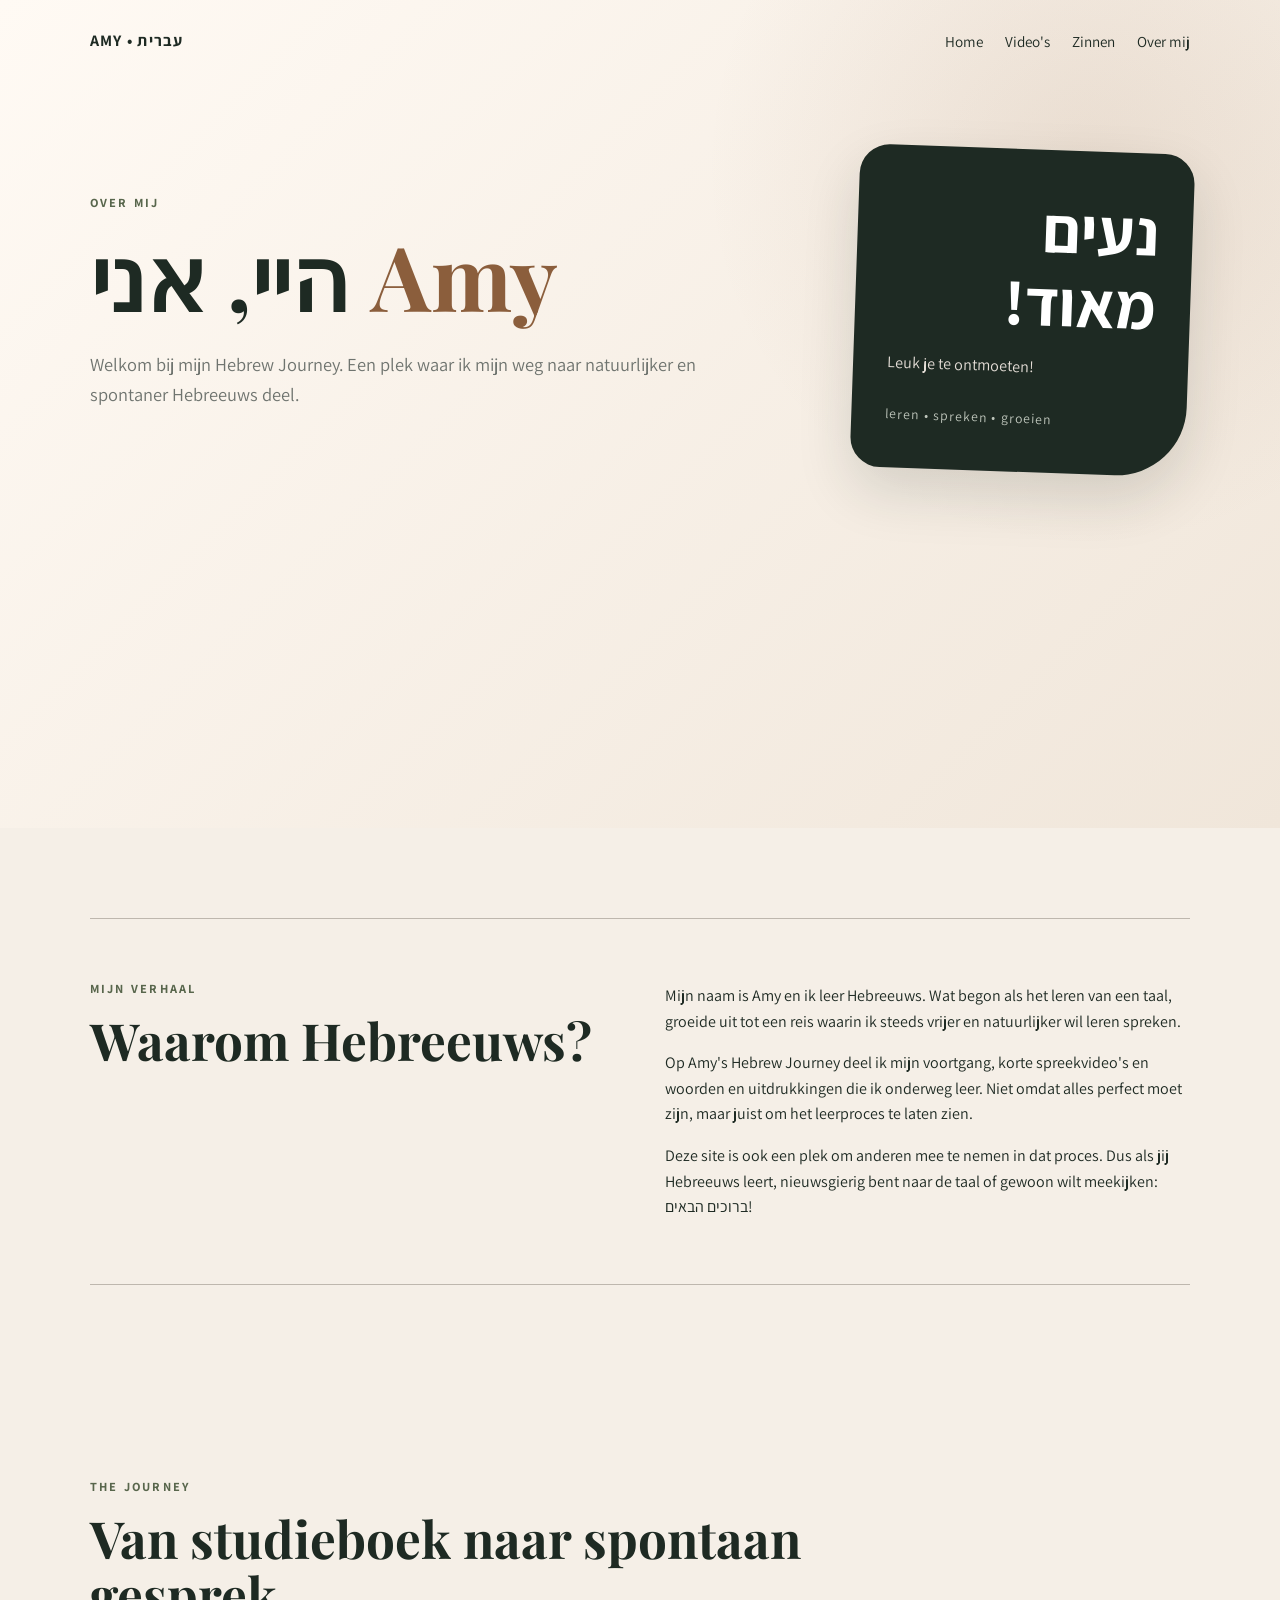
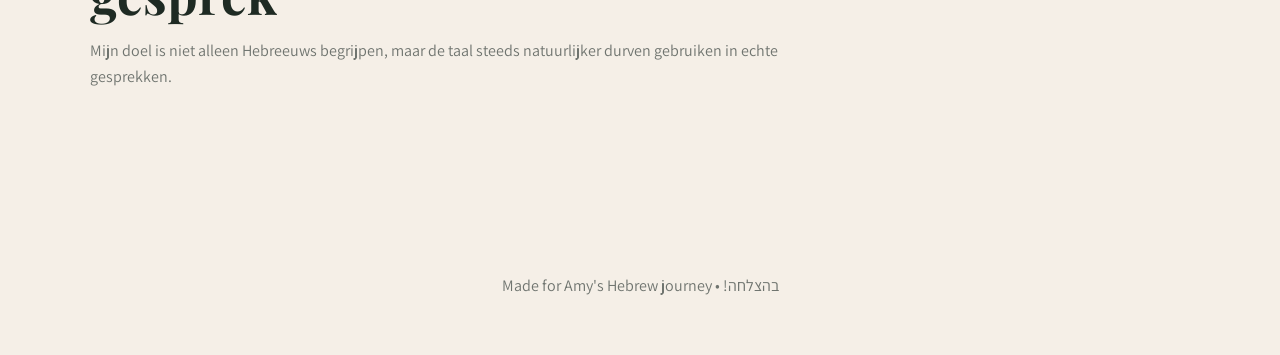
==== over-mij.html @ 3037df71 "Create over-mij.html" ====
<!DOCTYPE html>
<html lang="nl">

<head>
  <meta charset="UTF-8">
  <meta name="viewport" content="width=device-width, initial-scale=1.0">

  <title>Over mij | Amy's Hebrew Journey</title>

  <link rel="preconnect" href="https://fonts.googleapis.com">
  <link rel="preconnect" href="https://fonts.gstatic.com" crossorigin>

  <link href="https://fonts.googleapis.com/css2?family=Assistant:wght@400;600;700&family=Playfair+Display:wght@600;700&display=swap" rel="stylesheet">

  <link rel="stylesheet" href="styles.css">
</head>

<body>

<header class="hero">

  <nav class="nav">

    <div class="brand">
      AMY • עברית
    </div>

    <div class="nav-links">
      <a href="index.html">Home</a>
      <a href="videos.html">Video's</a>
      <a href="index.html#phrases">Zinnen</a>
      <a href="over-mij.html">Over mij</a>
    </div>

  </nav>


  <div class="hero-inner">

    <div class="hero-copy">

      <p class="eyebrow">
        OVER MIJ
      </p>

      <h1>
        היי, אני <span>Amy</span>
      </h1>

      <p class="intro">
        Welkom bij mijn Hebrew Journey. Een plek waar ik mijn weg
        naar natuurlijker en spontaner Hebreeuws deel.
      </p>

    </div>


    <div class="hebrew-card">

      <div class="hebrew-big" dir="rtl">
        נעים מאוד!
      </div>

      <p>Leuk je te ontmoeten!</p>

      <div class="mini-note">
        leren • spreken • groeien
      </div>

    </div>

  </div>

</header>


<main>

  <section class="section about-section">

    <div class="about-box">

      <div>

        <p class="eyebrow">
          MIJN VERHAAL
        </p>

        <h2>
          Waarom Hebreeuws?
        </h2>

      </div>


      <div>

        <p>
          Mijn naam is Amy en ik leer Hebreeuws. Wat begon als het leren
          van een taal, groeide uit tot een reis waarin ik steeds vrijer
          en natuurlijker wil leren spreken.
        </p>

        <p>
          Op Amy's Hebrew Journey deel ik mijn voortgang, korte
          spreekvideo's en woorden en uitdrukkingen die ik onderweg leer.
          Niet omdat alles perfect moet zijn, maar juist om het leerproces
          te laten zien.
        </p>

        <p>
          Deze site is ook een plek om anderen mee te nemen in dat proces.
          Dus als jij Hebreeuws leert, nieuwsgierig bent naar de taal of
          gewoon wilt meekijken: ברוכים הבאים!
        </p>

      </div>

    </div>

  </section>


  <section class="section">

    <div class="section-heading">

      <p class="eyebrow">
        THE JOURNEY
      </p>

      <h2>
        Van studieboek naar spontaan gesprek
      </h2>

      <p>
        Mijn doel is niet alleen Hebreeuws begrijpen, maar de taal
        steeds natuurlijker durven gebruiken in echte gesprekken.
      </p>

    </div>

  </section>

</main>


<footer>

  <p>
    Made for Amy's Hebrew journey •
    <span dir="rtl">בהצלחה!</span>
  </p>

</footer>

</body>

</html>
---- styles.css ----
* {
  box-sizing: border-box;
}

:root {
  --bg: #f5efe7;
  --paper: #fffaf4;
  --ink: #1e2a23;
  --muted: #6f746f;
  --accent: #8b5e3c;
  --accent-soft: #ded0c2;
  --olive: #58664c;
}

html {
  scroll-behavior: smooth;
}

body {
  margin: 0;
  font-family: "Assistant", Arial, sans-serif;
  background: var(--bg);
  color: var(--ink);
  line-height: 1.6;
}

a {
  color: inherit;
  text-decoration: none;
}

.hero {
  min-height: 92vh;
  padding: 28px 7vw 70px;
  background:
    radial-gradient(circle at 85% 20%, rgba(139, 94, 60, 0.12), transparent 30%),
    linear-gradient(135deg, #fffaf4 0%, #f0e6da 100%);
}

.nav {
  display: flex;
  justify-content: space-between;
  align-items: center;
  gap: 24px;
}

.brand {
  font-weight: 700;
  letter-spacing: 0.08em;
}

.nav-links {
  display: flex;
  gap: 22px;
  font-size: 0.95rem;
}

.hero-inner {
  max-width: 1180px;
  margin: 95px auto 0;
  display: grid;
  grid-template-columns: 1.35fr 0.65fr;
  gap: 70px;
  align-items: center;
}

.eyebrow {
  font-size: 0.78rem;
  letter-spacing: 0.18em;
  font-weight: 700;
  color: var(--olive);
}

h1, h2 {
  font-family: "Playfair Display", Georgia, serif;
  line-height: 1.1;
  margin: 0;
}

h1 {
  font-size: clamp(3.2rem, 7vw, 6.8rem);
  max-width: 850px;
}

h1 span {
  color: var(--accent);
}

h2 {
  font-size: clamp(2.1rem, 4vw, 3.6rem);
}

.intro {
  max-width: 680px;
  font-size: 1.15rem;
  color: var(--muted);
  margin: 26px 0 30px;
}

.hero-actions {
  display: flex;
  gap: 14px;
  flex-wrap: wrap;
}

.btn {
  display: inline-block;
  padding: 13px 20px;
  border-radius: 999px;
  font-weight: 700;
}

.primary {
  background: var(--ink);
  color: white;
}

.secondary {
  border: 1px solid var(--ink);
}

.hebrew-card {
  background: var(--ink);
  color: white;
  padding: 42px 34px;
  border-radius: 30px 30px 70px 30px;
  box-shadow: 0 24px 55px rgba(30, 42, 35, 0.14);
  transform: rotate(2deg);
}

.hebrew-big {
  font-size: clamp(2.2rem, 5vw, 4.4rem);
  font-weight: 700;
  line-height: 1.15;
}

.hebrew-card p {
  color: #e6dfd8;
}

.mini-note {
  margin-top: 28px;
  font-size: 0.85rem;
  letter-spacing: 0.08em;
  color: #bfc6bc;
}

.section {
  padding: 90px 7vw;
  max-width: 1320px;
  margin: 0 auto;
}

.section-heading {
  max-width: 720px;
  margin-bottom: 38px;
}

.section-heading p:last-child {
  color: var(--muted);
}

.video-grid {
  display: grid;
  grid-template-columns: repeat(3, 1fr);
  gap: 24px;
}

.video-card {
  background: var(--paper);
  border-radius: 24px;
  overflow: hidden;
  box-shadow: 0 12px 30px rgba(30, 42, 35, 0.07);
}

.video-placeholder {
  height: 250px;
  display: grid;
  place-items: center;
  align-content: center;
  background: linear-gradient(145deg, #c7b5a4, #6a745f);
  color: white;
}

.video-placeholder span {
  font-size: 3rem;
}

.video-placeholder small {
  opacity: .8;
}

.video-content {
  padding: 24px;
}

.video-content h3 {
  font-size: 2rem;
  margin: 10px 0;
}

.tag {
  display: inline-block;
  background: var(--accent-soft);
  padding: 5px 10px;
  border-radius: 999px;
  font-size: .78rem;
  font-weight: 700;
}

.phrases-section {
  padding-top: 30px;
}

.phrase-feature {
  background: var(--ink);
  color: white;
  border-radius: 28px;
  padding: 40px;
  display: grid;
  grid-template-columns: 1fr 1fr;
  gap: 50px;
}

.label {
  font-size: .75rem;
  letter-spacing: .15em;
  color: #bfc6bc;
}

.phrase-hebrew {
  font-size: clamp(2.3rem, 5vw, 4.5rem);
  font-weight: 700;
  line-height: 1.2;
}

.phrase-translation {
  font-size: 1.5rem;
  margin-top: 8px;
}

.copy-btn {
  margin-top: 14px;
  border: 0;
  border-radius: 999px;
  padding: 12px 16px;
  cursor: pointer;
  font-weight: 700;
}

.about-box {
  border-top: 1px solid #beb7ae;
  border-bottom: 1px solid #beb7ae;
  padding: 48px 0;
  display: grid;
  grid-template-columns: 1fr 1fr;
  gap: 50px;
}

.about-box > p {
  font-size: 1.1rem;
  color: var(--muted);
}

footer {
  text-align: center;
  padding: 40px;
  color: var(--muted);
}

@media (max-width: 900px) {
  .hero-inner,
  .phrase-feature,
  .about-box {
    grid-template-columns: 1fr;
  }

  .video-grid {
    grid-template-columns: 1fr;
  }

  .nav-links {
    display: none;
  }

  .hero {
    min-height: auto;
  }

  .hero-inner {
    margin-top: 60px;
  }

  .hebrew-card {
    transform: none;
  }
}
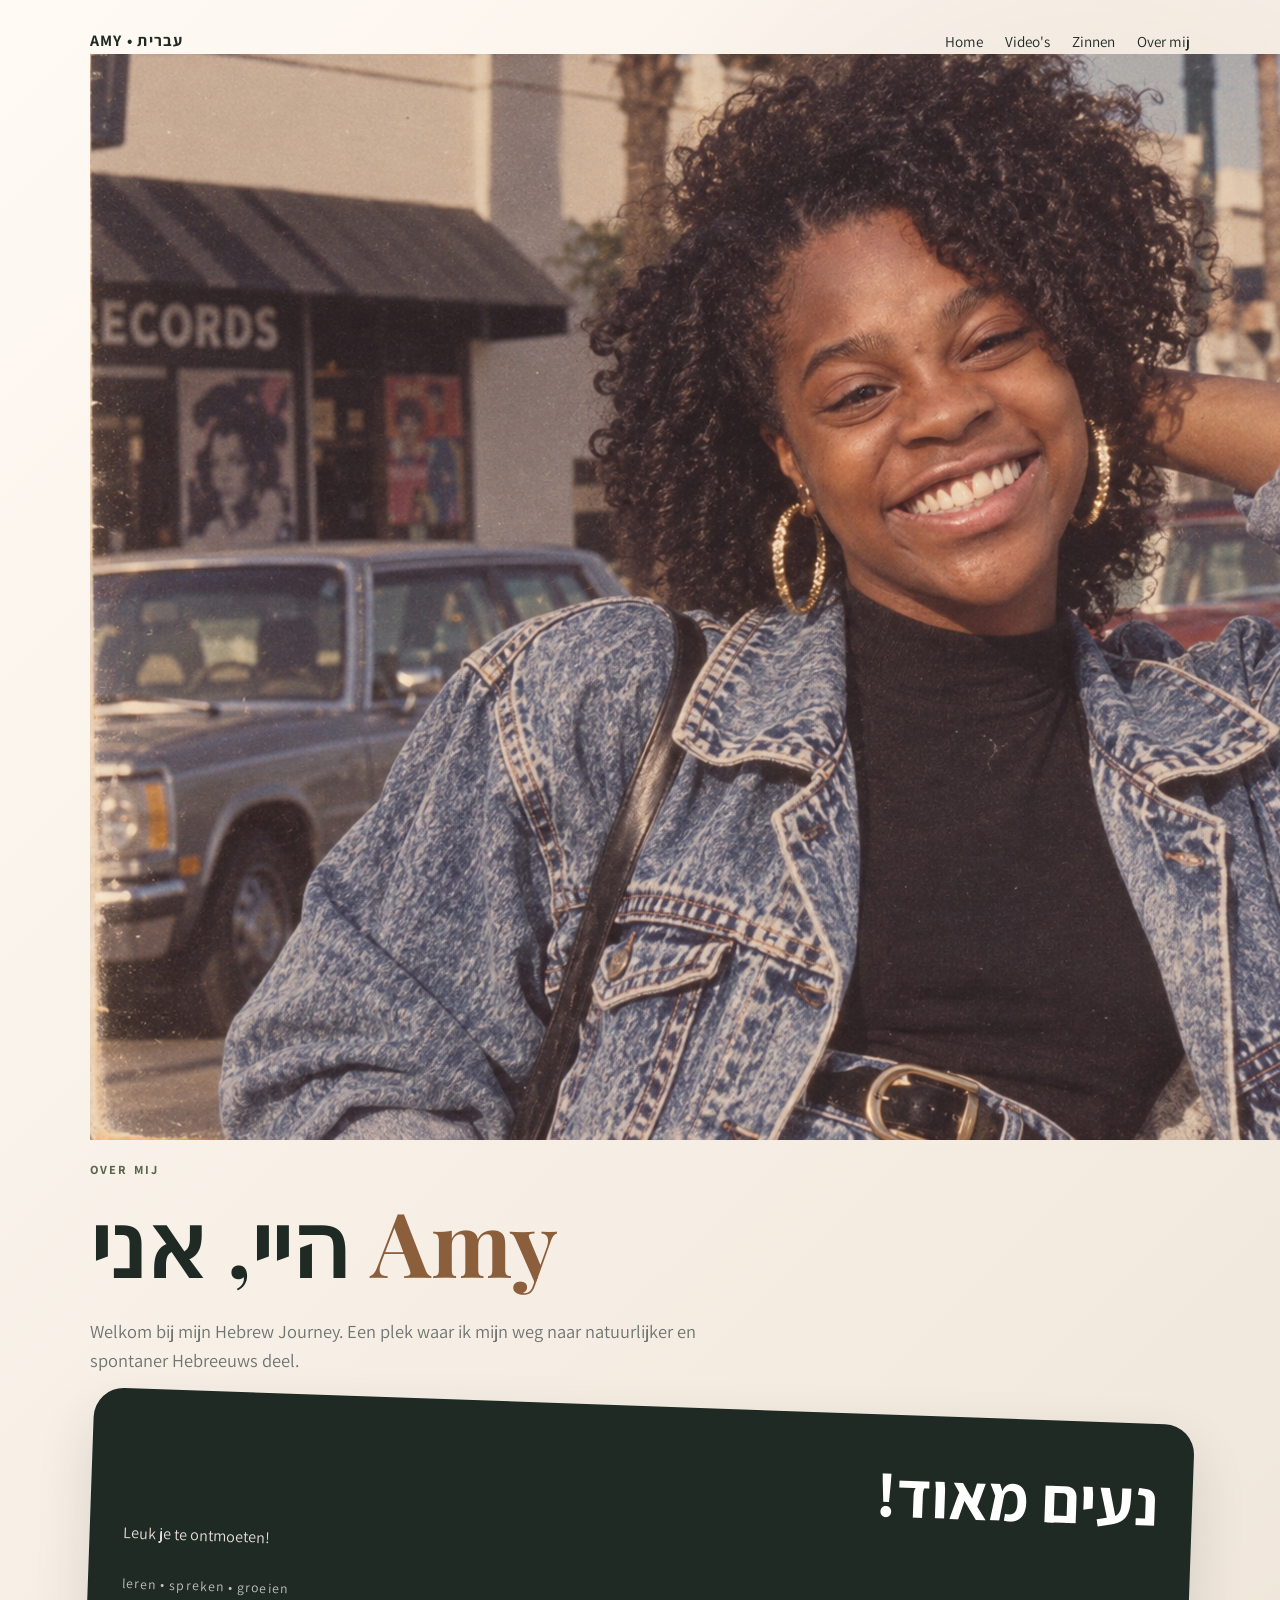
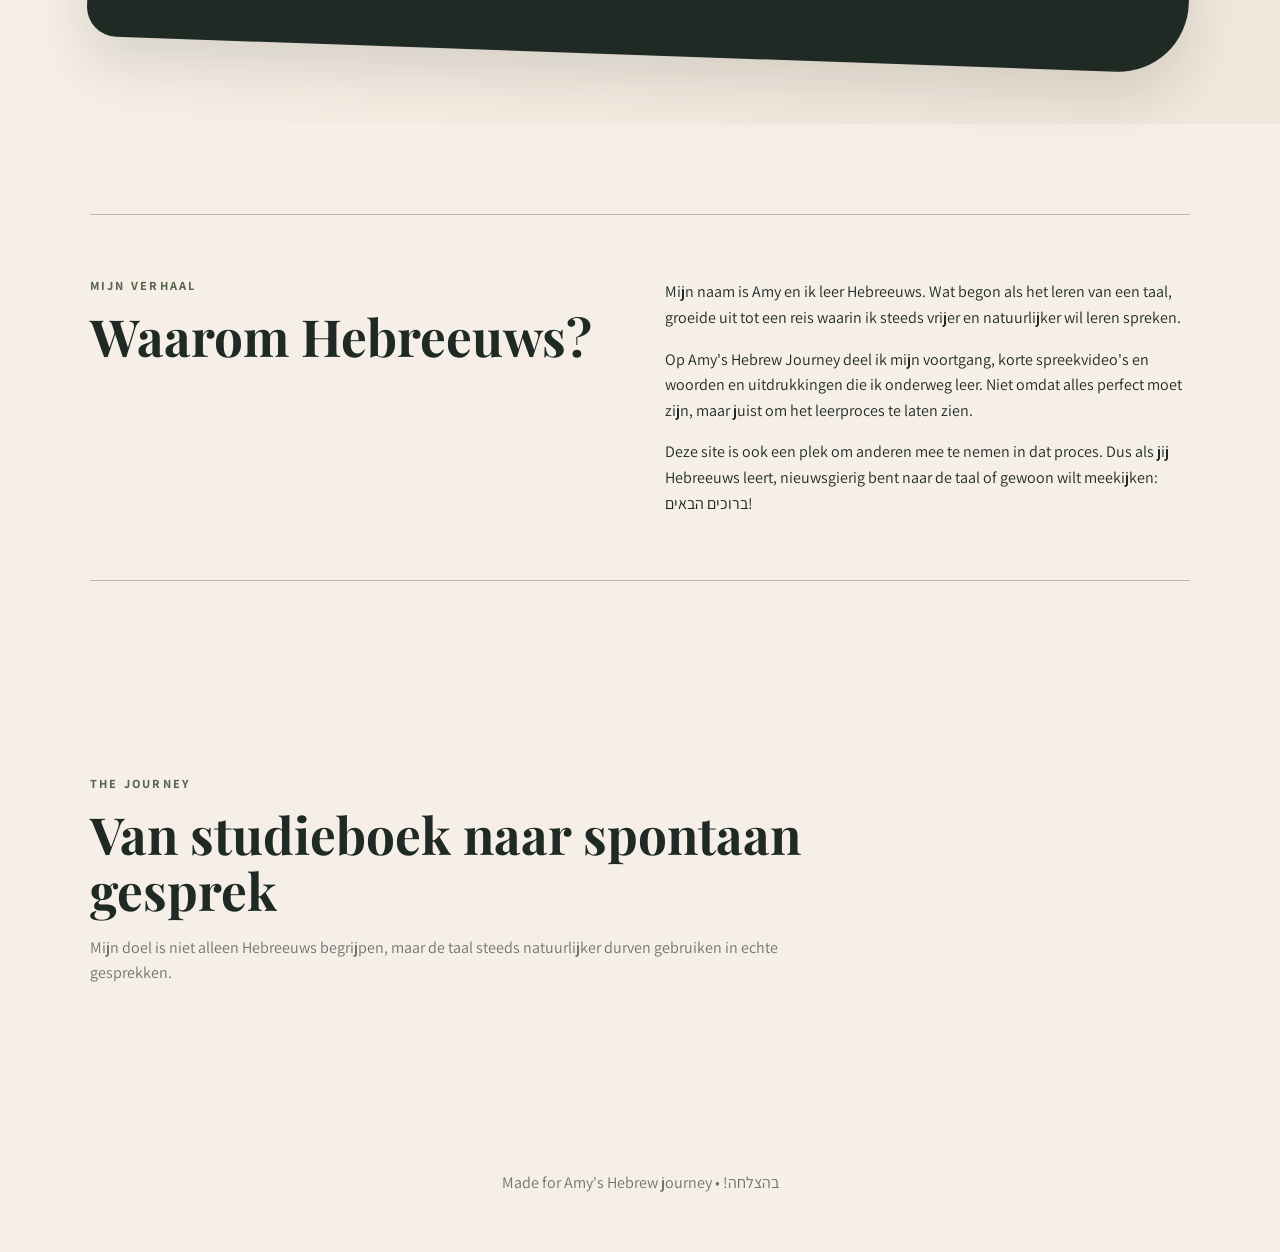
==== commit d93e5a7e: "Update over-mij.html" ====
--- a/over-mij.html
+++ b/over-mij.html
@@ -35,13 +35,22 @@
   </nav>
 
 
-  <div class="hero-inner">
+  
 
     <div class="hero-copy">
+      
 
-      <p class="eyebrow">
-        OVER MIJ
-      </p>
+  <img
+    src="file_00000000c0908243856208f4a53e266a.png"
+    alt="Amy"
+    class="about-photo"
+  >
+
+  <p class="eyebrow">
+    OVER MIJ
+  </p>
+
+     
 
       <h1>
         היי, אני <span>Amy</span>
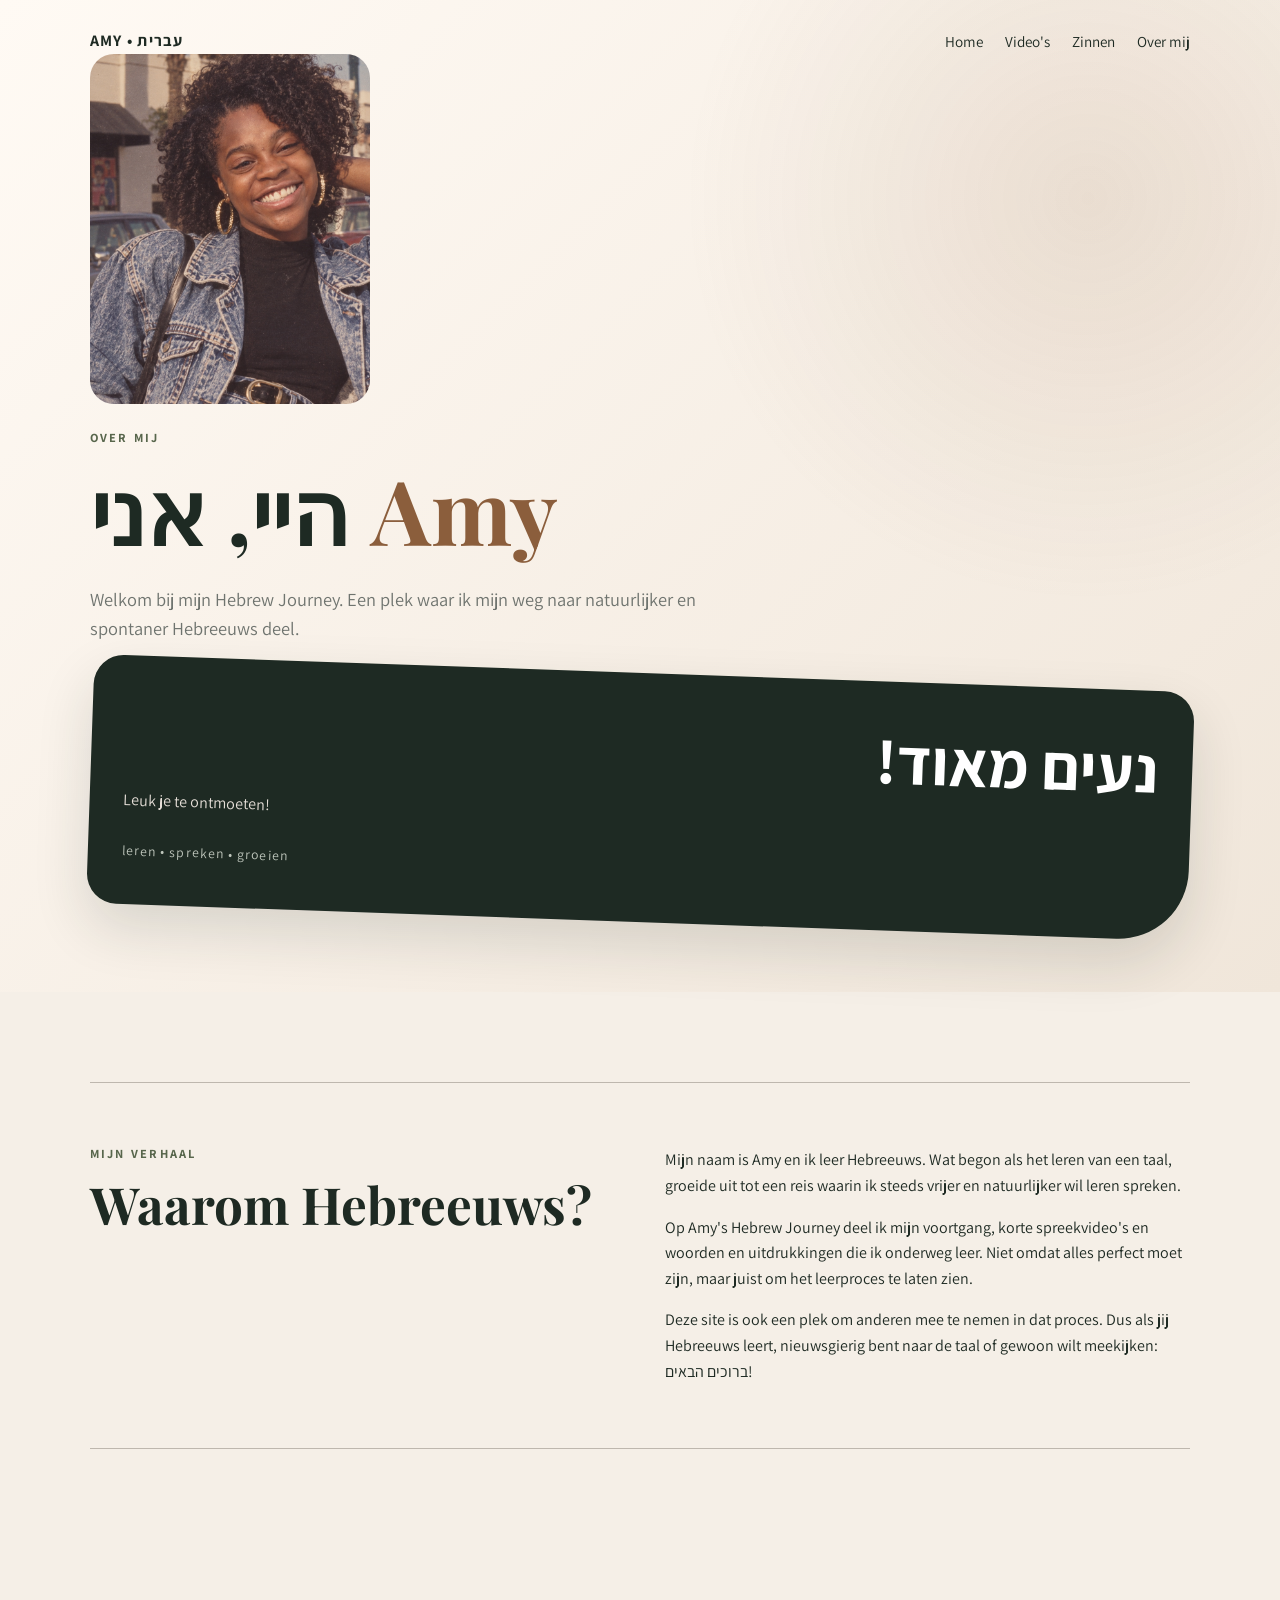
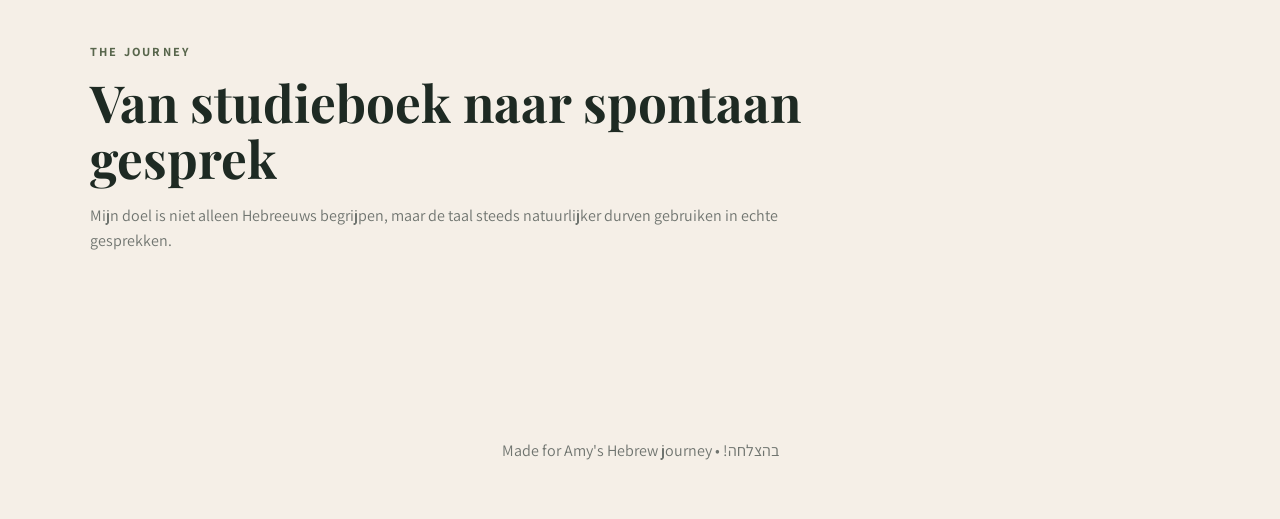
==== commit ab6c1013: "Update over-mij.html" ====
--- a/over-mij.html
+++ b/over-mij.html
@@ -15,7 +15,7 @@
   <link rel="stylesheet" href="styles.css">
 </head>
 
-<body>
+<body class="about-page">
 
 <header class="hero">
 
--- a/styles.css
+++ b/styles.css
@@ -295,3 +295,11 @@
     transform: none;
   }
 }
+.about-photo {
+  width: 280px;
+  height: 350px;
+  object-fit: cover;
+  border-radius: 24px;
+  display: block;
+  margin-bottom: 24px;
+}
